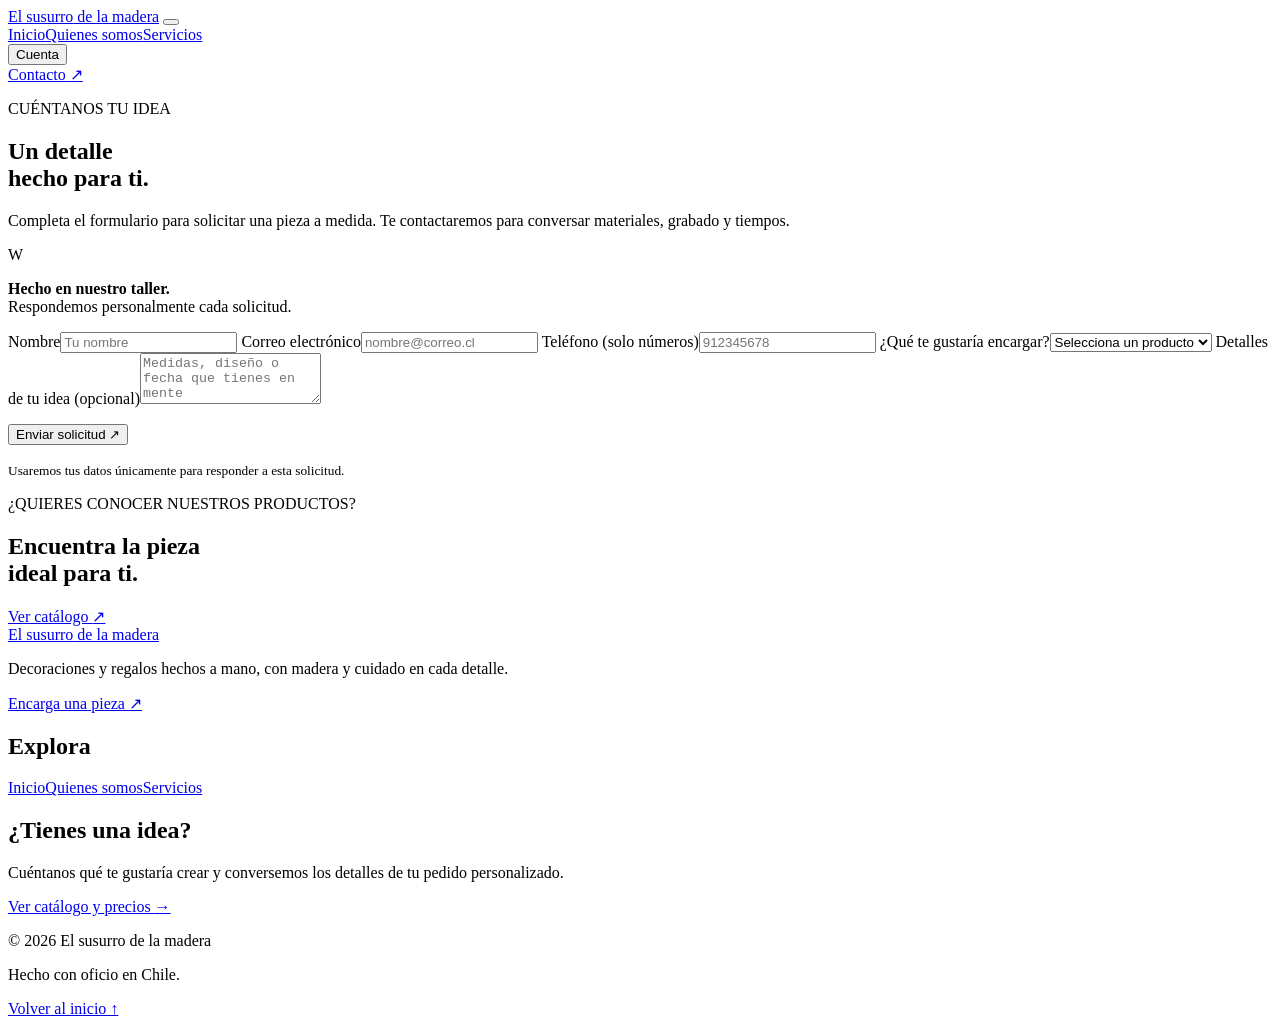
==== contacto.html @ fd540b77 "Add files via upload" ====
<!DOCTYPE html>
<html lang="es">
<head>
    <meta charset="UTF-8">
    <meta name="viewport" content="width=device-width, initial-scale=1.0">
    <meta name="author" content="Equipo El susurro de la madera">
    <meta name="description" content="Contacta a El susurro de la madera para encargar regalos, cajas y decoraciones de madera personalizadas.">
    <meta name="keywords" content="decoraciones de madera, cajas de madera personalizadas, llaveros grabados, artesanía en madera chile">
    <title>Pedidos y contacto | El susurro de la madera</title>
    <link rel="icon" type="image/png" sizes="256x256" href="./Image/Logo-redondeado.png?v=2">
    <link rel="stylesheet" href="CSS/style.css">
    <script src="JS/scripts.js" defer></script>
</head>
<body data-page="contact">
    <header class="site-header">
        <a class="brand" href="index.html" aria-label="El susurro de la madera, inicio"><img class="brand-mark" src="Image/Logo.png" alt="" aria-hidden="true"><span>El susurro<span class="brand-light"> de la madera</span></span></a>
        <button class="menu-toggle" type="button" aria-label="Abrir menú" aria-expanded="false" aria-controls="site-nav"><span></span><span></span></button>
        <nav class="site-nav" id="site-nav" aria-label="Navegación principal"><a class="nav-link" href="index.html">Inicio</a><a class="nav-link" href="nosotros.html">Quienes somos</a><a class="nav-link" href="servicios.html">Servicios</a><div class="nav-login-wrap"><button class="nav-link nav-login-toggle" id="account-menu-toggle" type="button" aria-expanded="false" aria-controls="account-menu">Cuenta</button><div class="account-menu" id="account-menu" hidden>        <p class="account-menu-status" id="account-menu-status" role="status">No has iniciado sesión.</p><div class="account-menu-cart" id="account-menu-cart" hidden><p class="account-menu-user" id="account-menu-user"></p><h2>Carrito</h2><ul id="account-menu-items"></ul><p class="account-menu-empty" id="account-menu-empty">No tienes productos en el carrito.</p><p class="account-menu-total"><span>Total</span><strong id="account-menu-total"></strong></p></div><a class="account-menu-action" id="account-menu-login" href="login.html">Iniciar sesión</a><button class="account-menu-action" id="account-menu-logout" type="button" hidden>Cerrar sesión</button></div></div><a class="nav-contact active" href="contacto.html" aria-current="page">Contacto <span aria-hidden="true">↗</span></a></nav>
    </header>
    <main>
        <section class="contact-layout page-wrap">
            <div class="contact-copy"><p class="eyebrow"><span class="eyebrow-dot"></span> CUÉNTANOS TU IDEA</p><h1>Un detalle<br><span>hecho para ti.</span></h1><p>Completa el formulario para solicitar una pieza a medida. Te contactaremos para conversar materiales, grabado y tiempos.</p><div class="contact-aside"><span class="aside-mark">W</span><p><strong>Hecho en nuestro taller.</strong><br>Respondemos personalmente cada solicitud.</p></div></div>
        </section>
        <section class="admin-section page-wrap" id="admin-section">
            <form class="contact-form" id="contact-form" novalidate>
                <label for="name">Nombre</label><input id="name" name="name" type="text" autocomplete="name" placeholder="Tu nombre" required>
                <label for="email">Correo electrónico</label><input id="email" name="email" type="email" autocomplete="email" placeholder="nombre@correo.cl" required>
                <label for="phone">Teléfono <span>(solo números)</span></label><input id="phone" name="phone" type="tel" inputmode="numeric" autocomplete="tel" placeholder="912345678" required>
                <label for="goal">¿Qué te gustaría encargar?</label><select id="goal" name="goal" required><option value="" disabled selected>Selecciona un producto</option><option>Caja de recuerdos</option><option>Llavero grabado</option><option>Portavasos de oja</option><option>Adorno de mariquitas</option><option>Otro proyecto</option></select>
                <label for="message">Detalles de tu idea <span>(opcional)</span></label><textarea id="message" name="message" rows="3" placeholder="Medidas, diseño o fecha que tienes en mente"></textarea>
                <p class="form-error" id="form-error" role="alert" aria-live="assertive"></p>
                <button class="button button-dark form-submit" type="submit">Enviar solicitud <span aria-hidden="true">↗</span></button>
                <p class="form-feedback" id="form-feedback" role="status" aria-live="polite"></p>
                <small class="privacy-note">Usaremos tus datos únicamente para responder a esta solicitud.</small>
            </form>
            <section class="admin-panel" id="admin-panel" hidden>
                <div class="admin-heading"><div><p class="eyebrow">GESTIÓN DEL TALLER</p><h2>Pedidos y solicitudes</h2></div><button class="button button-outline" id="admin-logout" type="button">Cerrar sesión</button></div>
                <div class="table-scroll"><table class="orders-table"><thead><tr><th>Fecha</th><th>Cliente</th><th>Detalle</th><th>Total</th><th>Estado</th><th>Acción</th></tr></thead><tbody id="orders-body"></tbody></table></div>
                <p class="admin-empty" id="admin-empty">Todavía no hay pedidos guardados.</p>
                <section class="admin-users" aria-labelledby="admin-users-title">
                    <h2 id="admin-users-title">Usuarios registrados</h2>
                    <div class="table-scroll"><table class="orders-table"><thead><tr><th>Nombre</th><th>Usuario</th><th>Correo electrónico</th><th>Acción</th></tr></thead><tbody id="users-body"></tbody></table></div>
                    <p class="admin-empty" id="users-empty">Todavía no hay usuarios registrados.</p>
                    <form class="admin-message-form" id="admin-message-form">
                        <h3>Enviar notificación</h3>
                        <label for="admin-message-recipient">Destinatario</label>
                        <select id="admin-message-recipient" name="recipient" required>
                            <option value="all">Todos los usuarios</option>
                        </select>
                        <label for="admin-message-type">Tipo de mensaje</label>
                        <select id="admin-message-type" name="type" required>
                            <option value="admin">Mensaje del administrador</option>
                            <option value="promotion">Promoción</option>
                        </select>
                        <label for="admin-message-content">Mensaje</label>
                        <textarea id="admin-message-content" name="message" rows="3" maxlength="500" required placeholder="Escribe el mensaje que aparecerá en la bandeja del usuario"></textarea>
                        <button class="button button-dark" type="submit">Enviar notificación</button>
                        <p class="form-feedback" id="admin-message-feedback" role="status" aria-live="polite"></p>
                    </form>
                </section>
            </section>
        </section>
        <section class="callout-band"><div class="page-wrap callout-inner"><div><p class="eyebrow">¿QUIERES CONOCER NUESTROS PRODUCTOS?</p><h2>Encuentra la pieza<br>ideal para ti.</h2></div><a class="button button-light" href="servicios.html">Ver catálogo <span aria-hidden="true">↗</span></a></div></section>
    </main>
    <footer class="site-footer">
        <div class="footer-main page-wrap">
            <div class="footer-brand-block"><a class="brand brand-footer" href="index.html" aria-label="El susurro de la madera, inicio"><img class="brand-mark" src="Image/Logo.png" alt="" aria-hidden="true"><span>El susurro<span class="brand-light"> de la madera</span></span></a><p>Decoraciones y regalos hechos a mano, con madera y cuidado en cada detalle.</p><a class="footer-cta" href="contacto.html">Encarga una pieza <span aria-hidden="true">↗</span></a></div>
            <nav class="footer-links" aria-label="Enlaces del pie de página"><h2>Explora</h2><a href="index.html">Inicio</a><a href="nosotros.html">Quienes somos</a><a href="servicios.html">Servicios</a></nav>
            <div class="footer-invite"><h2>¿Tienes una idea?</h2><p>Cuéntanos qué te gustaría crear y conversemos los detalles de tu pedido personalizado.</p><a href="servicios.html">Ver catálogo y precios <span aria-hidden="true">→</span></a></div>
        </div>
        <div class="footer-bottom"><div class="page-wrap"><p>© 2026 El susurro de la madera</p><p>Hecho con oficio en Chile.</p><a href="index.html">Volver al inicio ↑</a></div></div>
    </footer>
</body>
</html>
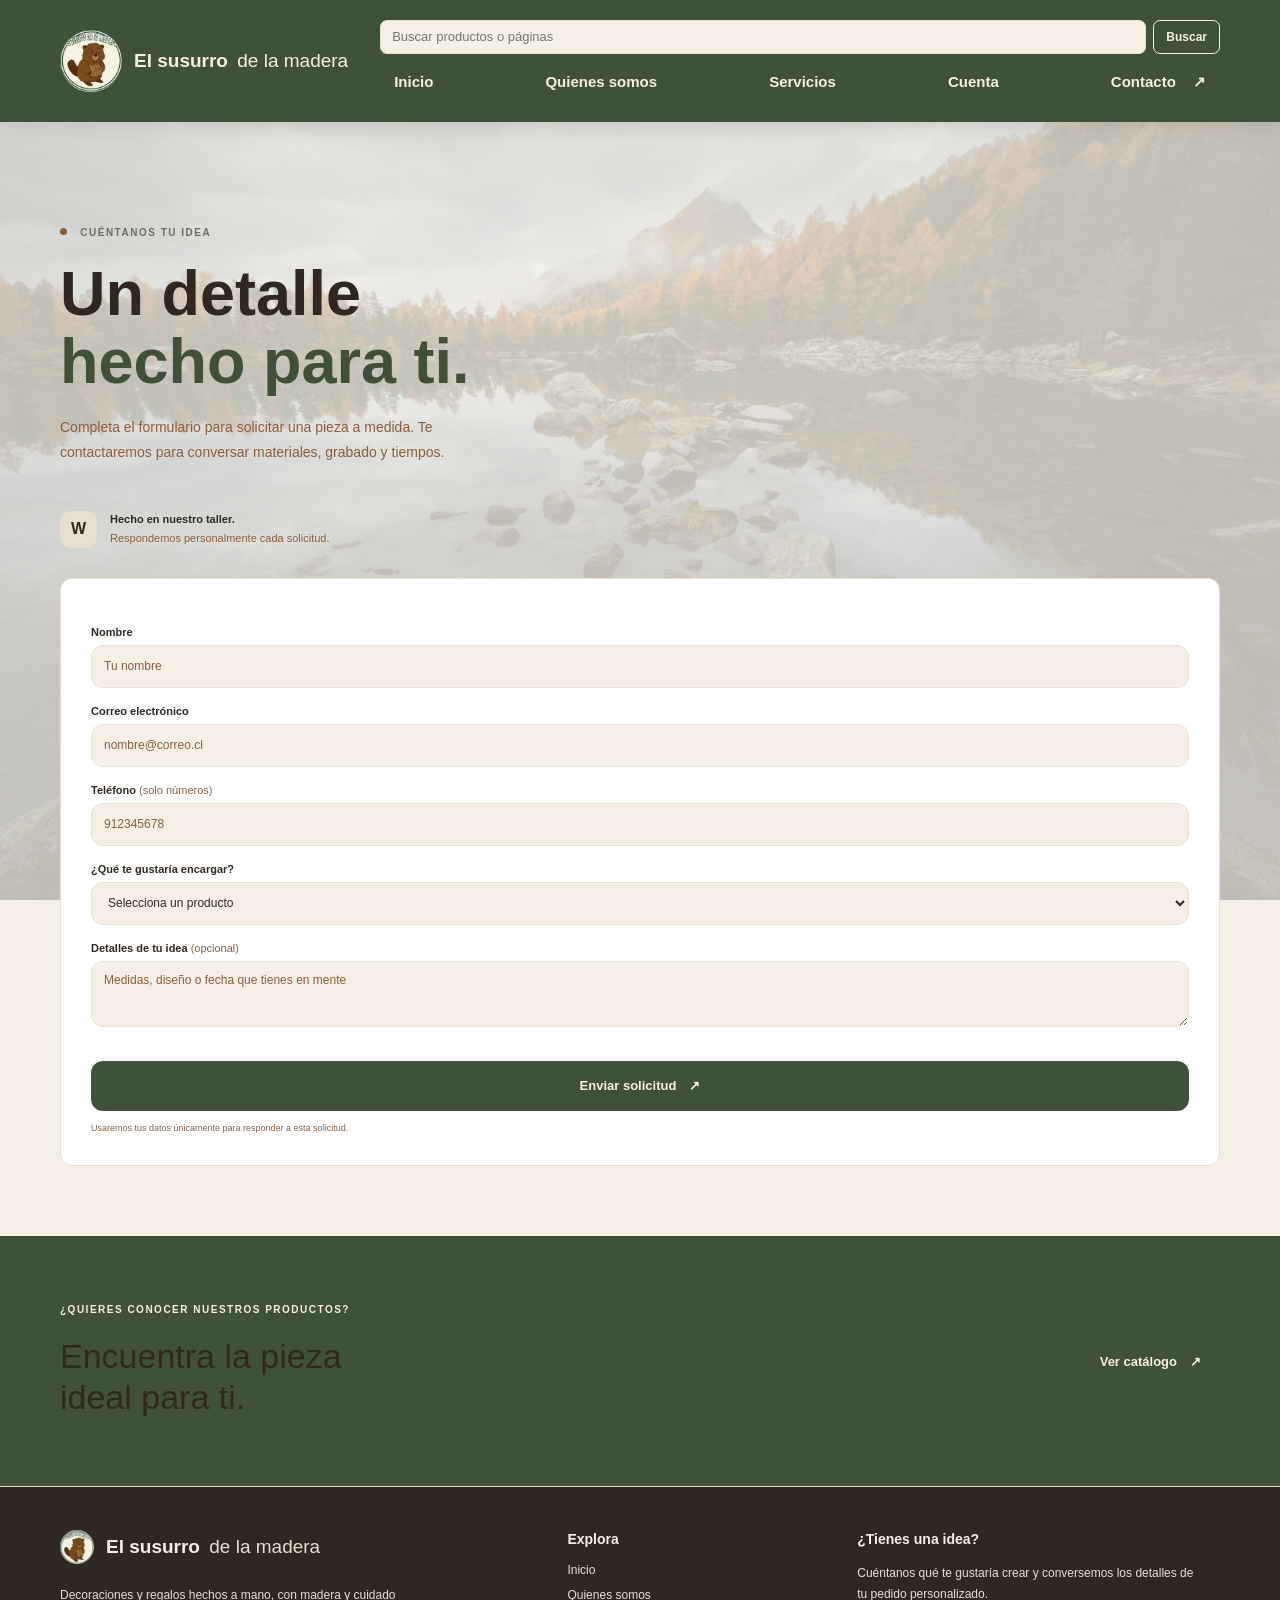
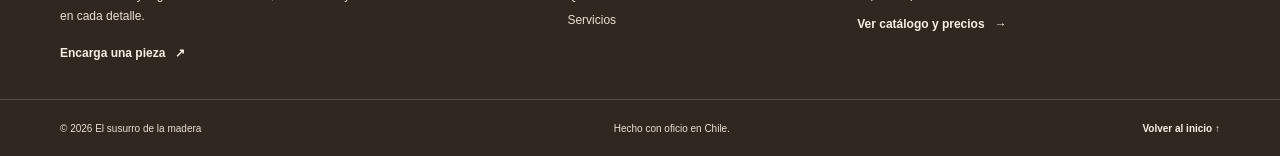
==== commit e1d1fd16: "Primer commit: qlq mundo" ====
--- a/contacto.html
+++ b/contacto.html
@@ -1,74 +1,74 @@
-<!DOCTYPE html>
-<html lang="es">
-<head>
-    <meta charset="UTF-8">
-    <meta name="viewport" content="width=device-width, initial-scale=1.0">
-    <meta name="author" content="Equipo El susurro de la madera">
-    <meta name="description" content="Contacta a El susurro de la madera para encargar regalos, cajas y decoraciones de madera personalizadas.">
-    <meta name="keywords" content="decoraciones de madera, cajas de madera personalizadas, llaveros grabados, artesanía en madera chile">
-    <title>Pedidos y contacto | El susurro de la madera</title>
-    <link rel="icon" type="image/png" sizes="256x256" href="./Image/Logo-redondeado.png?v=2">
-    <link rel="stylesheet" href="CSS/style.css">
-    <script src="JS/scripts.js" defer></script>
-</head>
-<body data-page="contact">
-    <header class="site-header">
-        <a class="brand" href="index.html" aria-label="El susurro de la madera, inicio"><img class="brand-mark" src="Image/Logo.png" alt="" aria-hidden="true"><span>El susurro<span class="brand-light"> de la madera</span></span></a>
-        <button class="menu-toggle" type="button" aria-label="Abrir menú" aria-expanded="false" aria-controls="site-nav"><span></span><span></span></button>
-        <nav class="site-nav" id="site-nav" aria-label="Navegación principal"><a class="nav-link" href="index.html">Inicio</a><a class="nav-link" href="nosotros.html">Quienes somos</a><a class="nav-link" href="servicios.html">Servicios</a><div class="nav-login-wrap"><button class="nav-link nav-login-toggle" id="account-menu-toggle" type="button" aria-expanded="false" aria-controls="account-menu">Cuenta</button><div class="account-menu" id="account-menu" hidden>        <p class="account-menu-status" id="account-menu-status" role="status">No has iniciado sesión.</p><div class="account-menu-cart" id="account-menu-cart" hidden><p class="account-menu-user" id="account-menu-user"></p><h2>Carrito</h2><ul id="account-menu-items"></ul><p class="account-menu-empty" id="account-menu-empty">No tienes productos en el carrito.</p><p class="account-menu-total"><span>Total</span><strong id="account-menu-total"></strong></p></div><a class="account-menu-action" id="account-menu-login" href="login.html">Iniciar sesión</a><button class="account-menu-action" id="account-menu-logout" type="button" hidden>Cerrar sesión</button></div></div><a class="nav-contact active" href="contacto.html" aria-current="page">Contacto <span aria-hidden="true">↗</span></a></nav>
-    </header>
-    <main>
-        <section class="contact-layout page-wrap">
-            <div class="contact-copy"><p class="eyebrow"><span class="eyebrow-dot"></span> CUÉNTANOS TU IDEA</p><h1>Un detalle<br><span>hecho para ti.</span></h1><p>Completa el formulario para solicitar una pieza a medida. Te contactaremos para conversar materiales, grabado y tiempos.</p><div class="contact-aside"><span class="aside-mark">W</span><p><strong>Hecho en nuestro taller.</strong><br>Respondemos personalmente cada solicitud.</p></div></div>
-        </section>
-        <section class="admin-section page-wrap" id="admin-section">
-            <form class="contact-form" id="contact-form" novalidate>
-                <label for="name">Nombre</label><input id="name" name="name" type="text" autocomplete="name" placeholder="Tu nombre" required>
-                <label for="email">Correo electrónico</label><input id="email" name="email" type="email" autocomplete="email" placeholder="nombre@correo.cl" required>
-                <label for="phone">Teléfono <span>(solo números)</span></label><input id="phone" name="phone" type="tel" inputmode="numeric" autocomplete="tel" placeholder="912345678" required>
-                <label for="goal">¿Qué te gustaría encargar?</label><select id="goal" name="goal" required><option value="" disabled selected>Selecciona un producto</option><option>Caja de recuerdos</option><option>Llavero grabado</option><option>Portavasos de oja</option><option>Adorno de mariquitas</option><option>Otro proyecto</option></select>
-                <label for="message">Detalles de tu idea <span>(opcional)</span></label><textarea id="message" name="message" rows="3" placeholder="Medidas, diseño o fecha que tienes en mente"></textarea>
-                <p class="form-error" id="form-error" role="alert" aria-live="assertive"></p>
-                <button class="button button-dark form-submit" type="submit">Enviar solicitud <span aria-hidden="true">↗</span></button>
-                <p class="form-feedback" id="form-feedback" role="status" aria-live="polite"></p>
-                <small class="privacy-note">Usaremos tus datos únicamente para responder a esta solicitud.</small>
-            </form>
-            <section class="admin-panel" id="admin-panel" hidden>
-                <div class="admin-heading"><div><p class="eyebrow">GESTIÓN DEL TALLER</p><h2>Pedidos y solicitudes</h2></div><button class="button button-outline" id="admin-logout" type="button">Cerrar sesión</button></div>
-                <div class="table-scroll"><table class="orders-table"><thead><tr><th>Fecha</th><th>Cliente</th><th>Detalle</th><th>Total</th><th>Estado</th><th>Acción</th></tr></thead><tbody id="orders-body"></tbody></table></div>
-                <p class="admin-empty" id="admin-empty">Todavía no hay pedidos guardados.</p>
-                <section class="admin-users" aria-labelledby="admin-users-title">
-                    <h2 id="admin-users-title">Usuarios registrados</h2>
-                    <div class="table-scroll"><table class="orders-table"><thead><tr><th>Nombre</th><th>Usuario</th><th>Correo electrónico</th><th>Acción</th></tr></thead><tbody id="users-body"></tbody></table></div>
-                    <p class="admin-empty" id="users-empty">Todavía no hay usuarios registrados.</p>
-                    <form class="admin-message-form" id="admin-message-form">
-                        <h3>Enviar notificación</h3>
-                        <label for="admin-message-recipient">Destinatario</label>
-                        <select id="admin-message-recipient" name="recipient" required>
-                            <option value="all">Todos los usuarios</option>
-                        </select>
-                        <label for="admin-message-type">Tipo de mensaje</label>
-                        <select id="admin-message-type" name="type" required>
-                            <option value="admin">Mensaje del administrador</option>
-                            <option value="promotion">Promoción</option>
-                        </select>
-                        <label for="admin-message-content">Mensaje</label>
-                        <textarea id="admin-message-content" name="message" rows="3" maxlength="500" required placeholder="Escribe el mensaje que aparecerá en la bandeja del usuario"></textarea>
-                        <button class="button button-dark" type="submit">Enviar notificación</button>
-                        <p class="form-feedback" id="admin-message-feedback" role="status" aria-live="polite"></p>
-                    </form>
-                </section>
-            </section>
-        </section>
-        <section class="callout-band"><div class="page-wrap callout-inner"><div><p class="eyebrow">¿QUIERES CONOCER NUESTROS PRODUCTOS?</p><h2>Encuentra la pieza<br>ideal para ti.</h2></div><a class="button button-light" href="servicios.html">Ver catálogo <span aria-hidden="true">↗</span></a></div></section>
-    </main>
-    <footer class="site-footer">
-        <div class="footer-main page-wrap">
-            <div class="footer-brand-block"><a class="brand brand-footer" href="index.html" aria-label="El susurro de la madera, inicio"><img class="brand-mark" src="Image/Logo.png" alt="" aria-hidden="true"><span>El susurro<span class="brand-light"> de la madera</span></span></a><p>Decoraciones y regalos hechos a mano, con madera y cuidado en cada detalle.</p><a class="footer-cta" href="contacto.html">Encarga una pieza <span aria-hidden="true">↗</span></a></div>
-            <nav class="footer-links" aria-label="Enlaces del pie de página"><h2>Explora</h2><a href="index.html">Inicio</a><a href="nosotros.html">Quienes somos</a><a href="servicios.html">Servicios</a></nav>
-            <div class="footer-invite"><h2>¿Tienes una idea?</h2><p>Cuéntanos qué te gustaría crear y conversemos los detalles de tu pedido personalizado.</p><a href="servicios.html">Ver catálogo y precios <span aria-hidden="true">→</span></a></div>
-        </div>
-        <div class="footer-bottom"><div class="page-wrap"><p>© 2026 El susurro de la madera</p><p>Hecho con oficio en Chile.</p><a href="index.html">Volver al inicio ↑</a></div></div>
-    </footer>
-</body>
+<!DOCTYPE html>
+<html lang="es">
+<head>
+    <meta charset="UTF-8">
+    <meta name="viewport" content="width=device-width, initial-scale=1.0">
+    <meta name="author" content="Equipo El susurro de la madera">
+    <meta name="description" content="Contacta a El susurro de la madera para encargar regalos, cajas y decoraciones de madera personalizadas.">
+    <meta name="keywords" content="decoraciones de madera, cajas de madera personalizadas, llaveros grabados, artesanía en madera chile">
+    <title>Pedidos y contacto | El susurro de la madera</title>
+    <link rel="icon" type="image/png" sizes="256x256" href="./Image/Logo-redondeado.png?v=2">
+    <link rel="stylesheet" href="CSS/style.css">
+    <script src="JS/scripts.js" defer></script>
+</head>
+<body data-page="contact">
+    <header class="site-header">
+        <a class="brand" href="index.html" aria-label="El susurro de la madera, inicio"><img class="brand-mark" src="Image/Logo.png" alt="" aria-hidden="true"><span>El susurro<span class="brand-light"> de la madera</span></span></a>
+        <button class="menu-toggle" type="button" aria-label="Abrir menú" aria-expanded="false" aria-controls="site-nav"><span></span><span></span></button>
+        <nav class="site-nav" id="site-nav" aria-label="Navegación principal"><a class="nav-link" href="index.html">Inicio</a><a class="nav-link" href="nosotros.html">Quienes somos</a><a class="nav-link" href="servicios.html">Servicios</a><div class="nav-login-wrap"><button class="nav-link nav-login-toggle" id="account-menu-toggle" type="button" aria-expanded="false" aria-controls="account-menu">Cuenta</button><div class="account-menu" id="account-menu" hidden>        <p class="account-menu-status" id="account-menu-status" role="status">No has iniciado sesión.</p><div class="account-menu-cart" id="account-menu-cart" hidden><p class="account-menu-user" id="account-menu-user"></p><h2>Carrito</h2><ul id="account-menu-items"></ul><p class="account-menu-empty" id="account-menu-empty">No tienes productos en el carrito.</p><p class="account-menu-total"><span>Total</span><strong id="account-menu-total"></strong></p></div><a class="account-menu-action" id="account-menu-login" href="login.html">Iniciar sesión</a><button class="account-menu-action" id="account-menu-logout" type="button" hidden>Cerrar sesión</button></div></div><a class="nav-contact active" href="contacto.html" aria-current="page">Contacto <span aria-hidden="true">↗</span></a></nav>
+    </header>
+    <main>
+        <section class="contact-layout page-wrap">
+            <div class="contact-copy"><p class="eyebrow"><span class="eyebrow-dot"></span> CUÉNTANOS TU IDEA</p><h1>Un detalle<br><span>hecho para ti.</span></h1><p>Completa el formulario para solicitar una pieza a medida. Te contactaremos para conversar materiales, grabado y tiempos.</p><div class="contact-aside"><span class="aside-mark">W</span><p><strong>Hecho en nuestro taller.</strong><br>Respondemos personalmente cada solicitud.</p></div></div>
+        </section>
+        <section class="admin-section page-wrap" id="admin-section">
+            <form class="contact-form" id="contact-form" novalidate>
+                <label for="name">Nombre</label><input id="name" name="name" type="text" autocomplete="name" placeholder="Tu nombre" required>
+                <label for="email">Correo electrónico</label><input id="email" name="email" type="email" autocomplete="email" placeholder="nombre@correo.cl" required>
+                <label for="phone">Teléfono <span>(solo números)</span></label><input id="phone" name="phone" type="tel" inputmode="numeric" autocomplete="tel" placeholder="912345678" required>
+                <label for="goal">¿Qué te gustaría encargar?</label><select id="goal" name="goal" required><option value="" disabled selected>Selecciona un producto</option><option>Caja de recuerdos</option><option>Llavero grabado</option><option>Portavasos de oja</option><option>Adorno de mariquitas</option><option>Otro proyecto</option></select>
+                <label for="message">Detalles de tu idea <span>(opcional)</span></label><textarea id="message" name="message" rows="3" placeholder="Medidas, diseño o fecha que tienes en mente"></textarea>
+                <p class="form-error" id="form-error" role="alert" aria-live="assertive"></p>
+                <button class="button button-dark form-submit" type="submit">Enviar solicitud <span aria-hidden="true">↗</span></button>
+                <p class="form-feedback" id="form-feedback" role="status" aria-live="polite"></p>
+                <small class="privacy-note">Usaremos tus datos únicamente para responder a esta solicitud.</small>
+            </form>
+            <section class="admin-panel" id="admin-panel" hidden>
+                <div class="admin-heading"><div><p class="eyebrow">GESTIÓN DEL TALLER</p><h2>Pedidos y solicitudes</h2></div><button class="button button-outline" id="admin-logout" type="button">Cerrar sesión</button></div>
+                <div class="table-scroll"><table class="orders-table"><thead><tr><th>Fecha</th><th>Cliente</th><th>Detalle</th><th>Total</th><th>Estado</th><th>Acción</th></tr></thead><tbody id="orders-body"></tbody></table></div>
+                <p class="admin-empty" id="admin-empty">Todavía no hay pedidos guardados.</p>
+                <section class="admin-users" aria-labelledby="admin-users-title">
+                    <h2 id="admin-users-title">Usuarios registrados</h2>
+                    <div class="table-scroll"><table class="orders-table"><thead><tr><th>Nombre</th><th>Usuario</th><th>Correo electrónico</th><th>Acción</th></tr></thead><tbody id="users-body"></tbody></table></div>
+                    <p class="admin-empty" id="users-empty">Todavía no hay usuarios registrados.</p>
+                    <form class="admin-message-form" id="admin-message-form">
+                        <h3>Enviar notificación</h3>
+                        <label for="admin-message-recipient">Destinatario</label>
+                        <select id="admin-message-recipient" name="recipient" required>
+                            <option value="all">Todos los usuarios</option>
+                        </select>
+                        <label for="admin-message-type">Tipo de mensaje</label>
+                        <select id="admin-message-type" name="type" required>
+                            <option value="admin">Mensaje del administrador</option>
+                            <option value="promotion">Promoción</option>
+                        </select>
+                        <label for="admin-message-content">Mensaje</label>
+                        <textarea id="admin-message-content" name="message" rows="3" maxlength="500" required placeholder="Escribe el mensaje que aparecerá en la bandeja del usuario"></textarea>
+                        <button class="button button-dark" type="submit">Enviar notificación</button>
+                        <p class="form-feedback" id="admin-message-feedback" role="status" aria-live="polite"></p>
+                    </form>
+                </section>
+            </section>
+        </section>
+        <section class="callout-band"><div class="page-wrap callout-inner"><div><p class="eyebrow">¿QUIERES CONOCER NUESTROS PRODUCTOS?</p><h2>Encuentra la pieza<br>ideal para ti.</h2></div><a class="button button-light" href="servicios.html">Ver catálogo <span aria-hidden="true">↗</span></a></div></section>
+    </main>
+    <footer class="site-footer">
+        <div class="footer-main page-wrap">
+            <div class="footer-brand-block"><a class="brand brand-footer" href="index.html" aria-label="El susurro de la madera, inicio"><img class="brand-mark" src="Image/Logo.png" alt="" aria-hidden="true"><span>El susurro<span class="brand-light"> de la madera</span></span></a><p>Decoraciones y regalos hechos a mano, con madera y cuidado en cada detalle.</p><a class="footer-cta" href="contacto.html">Encarga una pieza <span aria-hidden="true">↗</span></a></div>
+            <nav class="footer-links" aria-label="Enlaces del pie de página"><h2>Explora</h2><a href="index.html">Inicio</a><a href="nosotros.html">Quienes somos</a><a href="servicios.html">Servicios</a></nav>
+            <div class="footer-invite"><h2>¿Tienes una idea?</h2><p>Cuéntanos qué te gustaría crear y conversemos los detalles de tu pedido personalizado.</p><a href="servicios.html">Ver catálogo y precios <span aria-hidden="true">→</span></a></div>
+        </div>
+        <div class="footer-bottom"><div class="page-wrap"><p>© 2026 El susurro de la madera</p><p>Hecho con oficio en Chile.</p><a href="index.html">Volver al inicio ↑</a></div></div>
+    </footer>
+</body>
 </html>
--- a/CSS/style.css
+++ b/CSS/style.css
@@ -0,0 +1,684 @@
+:root {
+    color-scheme: light;
+    --ink: #302820;
+    --muted: #8b5e3c;
+    --paper: #f5efe6;
+    --white: #fff;
+    --green: #e8dfd1;
+    --green-dark: #3f5138;
+    --coral: #8b5e3c;
+    --line: #e8dfd1;
+    --font-body: "Segoe UI", sans-serif;
+    --font-display: "Segoe UI", sans-serif;
+}
+
+* { box-sizing: border-box; }
+html { scroll-behavior: smooth; }
+body { margin: 0; background: var(--paper); color: var(--ink); font-family: var(--font-body); -webkit-font-smoothing: antialiased; }
+a { color: inherit; text-decoration: none; }
+button, input, select, textarea { font: inherit; }
+.page-wrap { width: min(1160px, calc(100% - 120px)); margin-inline: auto; }
+.site-header { min-height: 122px; padding: 12px max(48px, calc((100vw - 1160px) / 2)); display: grid; grid-template-columns: auto minmax(0, 1fr); align-items: center; gap: 32px; background: var(--white); border-bottom: 1px solid var(--line); box-shadow: 0 4px 18px rgba(53, 39, 31, .08); position: sticky; top: 0; z-index: 5; }
+.brand { display: inline-flex; align-items: center; gap: 12px; font-family: var(--font-display); font-size: 19px; font-weight: 800; letter-spacing: 0; }
+.brand-mark { width: 62px; height: 62px; display: block; flex: 0 0 auto; border-radius: 50%; object-fit: cover; }
+.brand-light { margin-left: 4px; font-weight: 500; }
+.site-nav { width: 100%; display: flex; flex-direction: column; align-items: flex-end; gap: 8px; }
+.site-nav-links { width: 100%; display: flex; align-items: center; justify-content: space-between; gap: 20px; }
+.site-nav-search { position: relative; width: 100%; display: flex; align-items: center; gap: 7px; }
+.site-nav-search-input { min-width: 0; width: 100%; height: 34px; padding: 6px 11px; border: 1px solid var(--line); border-radius: 7px; background: var(--paper); color: var(--ink); font-size: 13px; }
+.site-nav-search-input:focus-visible { outline: 2px solid var(--green-dark); outline-offset: 2px; }
+.site-nav-search-button { min-height: 34px; padding: 0 12px; border: 0; border-radius: 7px; background: var(--ink); color: var(--white); cursor: pointer; font-size: 12px; font-weight: 700; }
+.site-nav-search-button:hover { background: var(--green-dark); }
+.site-nav-notifications-toggle { position: relative; display: grid; place-items: center; flex: 0 0 36px; width: 36px; height: 34px; padding: 0; border: 1px solid var(--line); border-radius: 7px; background: var(--paper); color: var(--ink); cursor: pointer; }
+.site-nav-notifications-toggle:hover { border-color: var(--green-dark); color: var(--green-dark); }
+.site-nav-notifications-toggle:focus-visible { outline: 2px solid var(--green-dark); outline-offset: 2px; }
+.site-nav-notifications { position: absolute; z-index: 21; top: calc(100% + 6px); right: 0; width: min(360px, calc(100vw - 32px)); padding: 15px; border: 1px solid var(--line); border-radius: 10px; background: var(--white); box-shadow: 0 12px 28px rgba(53, 39, 31, .16); }
+.site-nav-notifications h2 { margin: 0 0 10px; font-size: 15px; }
+.site-nav-notifications .account-menu-notifications { max-height: 270px; }
+.site-nav-notifications .account-menu-notifications li { background: var(--paper); }
+.site-nav-search-suggestions { position: absolute; z-index: 20; top: calc(100% + 6px); left: 0; right: 0; max-height: 270px; overflow-y: auto; padding: 7px; border: 1px solid var(--line); border-radius: 9px; background: var(--white); box-shadow: 0 12px 28px rgba(53, 39, 31, .16); }
+.site-nav-search-heading { padding: 5px 8px 7px; margin: 0; color: var(--muted); font-size: 10px; font-weight: 800; letter-spacing: .8px; text-transform: uppercase; }
+.site-nav-search-option { width: 100%; display: block; padding: 9px 8px; border: 0; border-radius: 6px; background: transparent; color: var(--ink); cursor: pointer; font-size: 13px; text-align: left; }
+.site-nav-search-option:hover, .site-nav-search-option:focus-visible { outline: none; background: var(--paper); color: var(--green-dark); }
+.site-nav-search-empty { padding: 7px 8px; margin: 0; color: var(--muted); font-size: 12px; }
+.site-nav-search-feedback { margin: 0; color: var(--muted); font-size: 12px; }
+.nav-link { color: #65726d; font-size: 15px; font-weight: 600; transition: color .2s ease; }
+.nav-link:hover, .nav-link.active { color: var(--ink); }
+.nav-login-toggle { padding: 0; border: 0; background: transparent; cursor: pointer; }
+.nav-login-wrap { position: relative; }
+.account-menu { position: absolute; z-index: 8; top: calc(100% + 12px); right: 0; width: min(340px, calc(100vw - 32px)); padding: 17px; border: 1px solid var(--line); border-radius: 12px; background: var(--white); box-shadow: 0 12px 28px rgba(53, 39, 31, .14); }
+.account-menu-status { margin: 0 0 12px; color: var(--muted); font-size: 12px; line-height: 1.5; }
+.account-menu-cart { padding-top: 12px; margin-bottom: 14px; border-top: 1px solid var(--line); }
+.account-menu-user-header { display: flex; align-items: flex-start; justify-content: space-between; gap: 12px; }
+.account-menu-user { margin: 0 0 3px; font-size: 12px; font-weight: 800; letter-spacing: 1px; }
+.account-menu-email { margin: 0 0 16px; padding-right: 42px; color: var(--muted); font-size: 11px; overflow-wrap: anywhere; }
+.account-menu-notifications-toggle { position: relative; display: grid; place-items: center; flex: 0 0 34px; width: 34px; height: 34px; margin: -6px -6px 0 0; padding: 0; border: 1px solid var(--line); border-radius: 50%; background: var(--paper); color: var(--ink); cursor: pointer; }
+.account-menu-notifications-toggle:hover { border-color: var(--green-dark); color: var(--green-dark); }
+.account-menu-notifications-toggle:focus-visible { outline: 2px solid var(--green-dark); outline-offset: 2px; }
+.account-menu-bell { width: 18px; height: 18px; fill: none; stroke: currentColor; stroke-width: 1.8; stroke-linecap: round; stroke-linejoin: round; }
+.account-menu-notification-count { position: absolute; top: -5px; right: -5px; min-width: 17px; height: 17px; padding: 0 4px; border: 2px solid var(--white); border-radius: 10px; background: var(--coral); color: var(--white); font-size: 9px; font-weight: 800; line-height: 13px; text-align: center; }
+.account-menu-cart h2 { margin: 0 0 8px; font-size: 14px; }
+.account-menu-cart ul { display: grid; gap: 5px; padding-left: 18px; margin: 0 0 10px; color: var(--muted); font-size: 12px; }
+#account-menu-items { padding: 0; list-style: none; }
+.account-menu-cart-item { display: flex; align-items: center; justify-content: space-between; gap: 8px; }
+.account-menu-cart-item > span { min-width: 0; overflow-wrap: anywhere; font-size: 14px; font-weight: 600; }
+.account-menu-cart-item-actions { display: flex; flex: 0 0 auto; gap: 5px; }
+.account-menu-cart-item-actions button { min-height: 30px; padding: 5px 9px; border: 1px solid #a94f3a; border-radius: 6px; background: #b95740; color: var(--white); cursor: pointer; font-size: 11px; font-weight: 700; }
+.account-menu-cart-item-actions button:hover { border-color: #853b2b; background: #963f2d; }
+.account-menu-cart-item-actions button:focus-visible { outline: 2px solid var(--ink); outline-offset: 2px; }
+.account-menu-empty { margin: 0 0 10px; color: var(--muted); font-size: 12px; }
+.account-menu-inbox { padding: 11px; margin: 0 0 13px; border: 1px solid var(--line); border-radius: 9px; background: var(--paper); }
+.account-menu-inbox h2 { margin: 0 0 8px; font-size: 14px; }
+.account-menu-notifications { max-height: 180px; overflow-y: auto; padding: 0; margin: 0; list-style: none; }
+.account-menu-notifications li { padding: 9px 10px; border: 1px solid var(--line); border-radius: 8px; background: var(--paper); }
+.account-menu-notifications li + li { margin-top: 7px; }
+.account-menu-notifications strong { display: block; margin-bottom: 4px; font-size: 11px; }
+.account-menu-notifications p, .account-menu-empty-inbox { margin: 0; color: var(--muted); font-size: 11px; line-height: 1.45; overflow-wrap: anywhere; }
+.account-menu-total { display: flex; justify-content: space-between; padding-top: 9px; margin: 0; border-top: 1px solid var(--line); font-size: 12px; }
+.account-menu-total strong { color: var(--ink); }
+.account-menu-action { display: inline-block; padding: 9px 12px; border: 0; border-radius: 8px; background: var(--green-dark); color: var(--white); cursor: pointer; font-size: 11px; font-weight: 700; }
+.account-menu-action:hover { background: var(--ink); color: var(--white); }
+.nav-contact { padding: 13px 20px; background: var(--ink); color: white; font-size: 15px; font-weight: 600; transition: background .2s ease; }
+.nav-contact:hover, .button-dark:hover { background: #355847; }
+.nav-contact span, .button span { margin-left: 13px; }
+.menu-toggle { display: none; }
+.home-hero { min-height: 520px; display: grid; grid-template-columns: 1fr; align-items: center; padding: 72px 56px; border-radius: 16px; background: linear-gradient(90deg, rgba(245, 239, 230, .97) 0%, rgba(245, 239, 230, .88) 45%, rgba(245, 239, 230, .2) 100%), url("../Image/Porta vasos de oja.avif") center / cover no-repeat; }
+.hero-copy { padding-block: 15px; }
+.eyebrow { margin: 0 0 21px; color: #63736b; font-size: 10px; font-weight: 700; letter-spacing: 1.5px; }
+.eyebrow-dot { display: inline-block; width: 7px; height: 7px; margin-right: 9px; border-radius: 50%; background: var(--coral); vertical-align: 1px; }
+h1, h2, p { margin-top: 0; }
+h1, h2 { font-family: var(--font-display); }
+.hero-copy h1, .page-heading h1, .about-hero h1, .contact-copy h1 { margin: 0; font-size: clamp(48px, 5.1vw, 68px); line-height: 1.08; font-weight: 600; letter-spacing: 0; }
+.hero-copy h1 span, .page-heading h1 span, .about-hero h1 span, .contact-copy h1 span { color: var(--green-dark); }
+.hero-intro { max-width: 440px; margin: 22px 0 28px; color: var(--muted); font-size: 16px; line-height: 1.75; }
+.hero-actions { display: flex; flex-wrap: wrap; align-items: center; gap: 22px; }
+.button { min-height: 50px; display: inline-flex; align-items: center; justify-content: center; padding: 0 19px; border: 0; font-size: 13px; font-weight: 600; cursor: pointer; transition: background .2s ease, transform .2s ease; }
+.button:hover { transform: translateY(-2px); }
+.button-dark { background: var(--ink); color: white; }
+.text-link { color: var(--ink); font-size: 12px; font-weight: 700; }
+.text-link span { margin-left: 8px; }
+.text-link:hover { color: var(--green-dark); }
+.trust-line { display: flex; align-items: center; gap: 14px; margin-top: 45px; }
+.trust-avatars { display: flex; padding-left: 4px; }
+.trust-avatars span { width: 31px; height: 31px; display: grid; place-items: center; margin-left: -4px; border: 2px solid var(--paper); border-radius: 50%; background: #d5a78f; color: white; font-size: 8px; font-weight: 700; }
+.trust-avatars span:nth-child(2) { background: #759180; }
+.trust-avatars span:nth-child(3) { background: #d2be81; }
+.trust-line p { margin: 0; color: var(--muted); font-size: 11px; line-height: 1.6; }
+.trust-line strong { color: var(--ink); }
+.proof-strip { border-block: 1px solid var(--line); }
+.proof-inner { min-height: 77px; display: flex; align-items: center; justify-content: space-between; gap: 18px; }
+.proof-inner > p { margin: 0; color: var(--muted); font-size: 9px; font-weight: 700; letter-spacing: 1.4px; }
+.proof-inner > span { color: #9aa49c; font-size: 12px; }
+.proof-inner b { margin-left: 8px; color: var(--ink); font-size: 13px; }
+.home-next { min-height: 270px; display: grid; grid-template-columns: 1fr 1fr 50px; align-items: center; gap: 45px; }
+.home-next .eyebrow { margin-bottom: 14px; }
+.home-next h2 { margin: 0; font-size: 34px; line-height: 1.2; font-weight: 600; }
+.home-next h2 em { color: var(--green-dark); font-weight: 500; }
+.home-next > p { max-width: 415px; margin: 0; color: var(--muted); font-size: 14px; line-height: 1.8; }
+.circle-link { width: 48px; height: 48px; display: grid; place-items: center; border: 1px solid #b6c1b6; border-radius: 50%; font-size: 18px; transition: background .2s ease; }
+.circle-link:hover { background: var(--green); }
+.site-footer { min-height: 83px; padding: 18px max(48px, calc((100vw - 1160px) / 2)); display: flex; align-items: center; justify-content: space-between; gap: 20px; border-top: 1px solid var(--line); }
+.brand-footer .brand-mark { width: 28px; height: 28px; }
+.site-footer > p { margin: 0; color: var(--muted); font-size: 11px; }
+.site-footer > p span { margin-left: 16px; color: #99a39c; }
+.site-footer > a:last-child { font-size: 11px; font-weight: 700; }
+.site-footer > a:last-child span { margin-left: 7px; }
+.page-heading { padding-block: 82px 57px; }
+.page-heading h1 { font-size: clamp(46px, 5vw, 62px); }
+.heading-intro { max-width: 510px; margin: 20px 0 0; color: var(--muted); font-size: 15px; line-height: 1.75; }
+.service-list { margin-bottom: 88px; border-top: 1px solid var(--line); }
+.service-row { min-height: 137px; display: grid; grid-template-columns: 80px 1fr 180px; align-items: center; gap: 22px; border-bottom: 1px solid var(--line); }
+.service-number { align-self: start; padding-top: 31px; color: #a1aaa2; font-size: 12px; }
+.service-row h2 { margin: 0 0 8px; font-size: 21px; font-weight: 600; }
+.service-row p { max-width: 560px; margin: 0; color: var(--muted); font-size: 13px; line-height: 1.65; }
+.service-tag { justify-self: end; padding: 8px 10px; border: 1px solid var(--line); color: #758078; font-size: 9px; font-weight: 700; letter-spacing: .7px; }
+.callout-band { background: var(--green-dark); color: white; }
+.callout-inner { min-height: 250px; display: flex; align-items: center; justify-content: space-between; gap: 30px; }
+.callout-inner .eyebrow { color: #c9d8c8; }
+.callout-inner h2 { margin: 0; font-size: 34px; line-height: 1.23; font-weight: 500; }
+.button-light { background: var(--green); color: var(--ink); }
+.button-light:hover { background: #c8e795; }
+.insight-grid { display: grid; grid-template-columns: 1.15fr .85fr; gap: 23px; margin-bottom: 54px; }
+.insight-feature { grid-row: span 2; background: #e7ebe1; }
+.insight-art { height: 260px; position: relative; overflow: hidden; background: #d9e2d2; }
+.insight-art::before { position: absolute; width: 250px; height: 250px; top: -100px; right: -30px; border: 1px solid rgba(53, 88, 71, .22); border-radius: 50%; content: ""; }
+.bar-chart { position: absolute; left: 12%; right: 12%; bottom: 46px; height: 145px; display: flex; align-items: end; gap: 13px; border-bottom: 1px solid rgba(53, 88, 71, .25); }
+.bar-chart i { flex: 1; height: var(--bar); background: #64836a; }
+.bar-chart i:nth-child(2n) { background: #a6bd83; }
+.insight-art > span { position: absolute; left: 12%; bottom: 22px; color: #617568; font-size: 9px; font-weight: 700; letter-spacing: 1.2px; }
+.insight-copy { padding: 26px 30px 29px; }
+.insight-copy .eyebrow { margin-bottom: 12px; font-size: 9px; }
+.insight-copy h2, .insight-card h2 { max-width: 430px; margin: 0 0 12px; font-size: 22px; line-height: 1.35; font-weight: 600; }
+.insight-copy > p:not(.eyebrow), .insight-card > p { margin: 0 0 19px; color: var(--muted); font-size: 12px; line-height: 1.7; }
+.insight-card { min-height: 185px; position: relative; padding: 23px 24px 21px; border: 1px solid var(--line); }
+.insight-index { color: #79857d; font-size: 9px; font-weight: 700; letter-spacing: 1px; }
+.insight-symbol { position: absolute; top: 14px; right: 20px; color: var(--green-dark); font-size: 23px; }
+.insight-symbol.coral { color: var(--coral); }
+.insight-card h2 { margin-top: 17px; margin-bottom: 8px; font-size: 17px; }
+.insight-card > p { margin-bottom: 13px; font-size: 11px; }
+.insight-card .text-link { font-size: 11px; }
+.resource-note { min-height: 87px; display: flex; align-items: center; gap: 15px; border-top: 1px solid var(--line); }
+.resource-badge { width: 30px; height: 30px; display: grid; place-items: center; background: var(--green); font-size: 10px; font-weight: 800; }
+.resource-note p { flex: 1; margin: 0; color: var(--muted); font-size: 11px; }
+.resource-note > a { font-size: 11px; font-weight: 700; }
+.resource-note > a span { margin-left: 8px; }
+.about-hero { min-height: 420px; display: grid; grid-template-columns: 1fr .8fr; align-items: center; gap: 90px; }
+.about-hero h1 { font-size: clamp(50px, 5.3vw, 68px); }
+.about-intro { padding-top: 36px; }
+.about-intro p { margin: 0 0 28px; color: #50625b; font-family: var(--font-display); font-size: 19px; line-height: 1.7; }
+.about-intro > span { color: #78867d; font-size: 9px; font-weight: 700; letter-spacing: 1.3px; }
+.values-band { background: #e9ede4; }
+.values-grid { min-height: 240px; display: grid; grid-template-columns: repeat(3, 1fr); gap: 52px; align-items: center; }
+.value-mark { color: #819382; font-size: 10px; }
+.values-grid h2 { margin: 15px 0 7px; font-size: 20px; font-weight: 600; }
+.values-grid p { max-width: 280px; margin: 0; color: var(--muted); font-size: 12px; line-height: 1.7; }
+.about-quote { min-height: 270px; position: relative; display: flex; flex-direction: column; align-items: center; justify-content: center; text-align: center; }
+.quote-mark { height: 33px; color: var(--coral); font-family: Georgia, serif; font-size: 50px; line-height: 1; }
+.about-quote blockquote { max-width: 730px; margin: 9px auto 12px; font-family: var(--font-display); font-size: 28px; line-height: 1.4; font-weight: 500; }
+.about-quote p { margin: 0; color: var(--muted); font-size: 12px; }
+.contact-layout { display: grid; grid-template-columns: 1fr; padding-block: 76px 36px; align-items: start; }
+.contact-copy { padding-top: 29px; }
+.contact-copy h1 { font-size: clamp(47px, 5vw, 63px); }
+.contact-copy > p:not(.eyebrow) { max-width: 425px; margin: 20px 0 0; color: var(--muted); font-size: 14px; line-height: 1.8; }
+.contact-aside { display: flex; align-items: center; gap: 13px; margin-top: 45px; }
+.contact-team-info { padding-bottom: 30px; }
+.contact-team-card { padding: 27px 30px; border: 1px solid var(--line); border-radius: 12px; background: var(--white); }
+.contact-team-card .eyebrow { margin-bottom: 8px; }
+.contact-team-card h2 { margin: 0 0 20px; font-size: 21px; }
+.contact-team-details { display: grid; grid-template-columns: repeat(2, minmax(0, 1fr)); gap: 18px 30px; margin: 0; }
+.contact-team-details > div { min-width: 0; }
+.contact-team-details dt { margin-bottom: 5px; color: var(--green-dark); font-size: 11px; font-weight: 700; }
+.contact-team-details dd { margin: 0; color: var(--muted); font-size: 13px; line-height: 1.6; overflow-wrap: anywhere; }
+.contact-team-details a { color: inherit; }
+.contact-team-details a:hover { color: var(--green-dark); text-decoration: underline; text-underline-offset: 3px; }
+.aside-mark { width: 37px; height: 37px; display: grid; place-items: center; background: var(--green); font-family: var(--font-display); font-weight: 800; }
+.contact-aside p { margin: 0; color: var(--muted); font-size: 11px; line-height: 1.7; }
+.contact-aside strong { color: var(--ink); }
+.contact-form { padding: 30px; background: #fff; border: 1px solid #e8eae3; }
+.form-heading { display: flex; align-items: center; justify-content: space-between; gap: 14px; padding-bottom: 20px; margin-bottom: 21px; border-bottom: 1px solid var(--line); }
+.form-heading span { color: #7e8c82; font-size: 9px; font-weight: 700; letter-spacing: 1px; }
+.form-heading p { margin: 0; font-family: var(--font-display); font-size: 15px; font-weight: 700; }
+.contact-form label { display: block; margin: 17px 0 7px; font-size: 11px; font-weight: 700; }
+.contact-form label span { color: #8b9790; font-weight: 400; }
+.contact-form input, .contact-form select, .contact-form textarea { width: 100%; min-height: 43px; padding: 11px 12px; border: 1px solid #dfe4da; border-radius: 0; outline: none; background: #fcfcfa; color: var(--ink); font-size: 12px; }
+.contact-form textarea { resize: vertical; }
+.contact-form input:focus, .contact-form select:focus, .contact-form textarea:focus { border-color: var(--green-dark); box-shadow: 0 0 0 2px rgba(53, 88, 71, .12); }
+.contact-form input::placeholder, .contact-form textarea::placeholder { color: #a0aaa3; }
+.form-submit { width: 100%; margin-top: 20px; }
+.form-feedback { min-height: 0; margin: 0; color: var(--green-dark); font-size: 12px; line-height: 1.5; }
+.form-feedback:not(:empty) { margin-top: 12px; }
+.privacy-note { display: block; margin-top: 11px; color: #8a958e; font-size: 9px; line-height: 1.5; }
+
+body { background: var(--paper); }
+.nav-contact, .button-dark { background: var(--green-dark); }
+.nav-contact:hover, .button-dark:hover { background: #81563a; }
+.hero-copy h1 span, .page-heading h1 span, .about-hero h1 span, .contact-copy h1 span { color: var(--green-dark); }
+.eyebrow-dot { background: var(--coral); }
+.callout-band { background: var(--green-dark); }
+.button-light { background: #e2c89f; }
+.button-light:hover { background: #edd9b9; }
+.values-band { background: #eee4d4; }
+.insight-feature { background: #eee4d4; }
+.insight-art { background: #e2d3bd; }
+.insight-art::before { border-color: rgba(104, 68, 49, .22); }
+.bar-chart i { background: #916a4c; }
+.bar-chart i:nth-child(2n) { background: #c6a77d; }
+.contact-form { background: var(--white); border-color: #e8ded0; }
+.contact-form input, .contact-form select, .contact-form textarea { background: #fffdf9; border-color: #e2d7c8; }
+.contact-form input:focus, .contact-form select:focus, .contact-form textarea:focus { border-color: var(--green-dark); box-shadow: 0 0 0 2px rgba(104, 68, 49, .12); }
+.button-outline { border: 1px solid var(--green-dark); background: transparent; color: var(--green-dark); }
+.button-outline:hover { background: #eee4d4; }
+
+.status-line { margin: 18px 0 0; color: var(--muted); font-size: 12px; }
+.status-admin { color: #27764c; font-weight: 700; }
+.order-alert { position: fixed; z-index: 10; right: 22px; bottom: 22px; width: min(410px, calc(100% - 40px)); padding: 16px 19px; background: #fffdf9; border-left: 4px solid var(--coral); box-shadow: 0 10px 30px rgba(53, 39, 31, .18); color: var(--ink); font-size: 13px; line-height: 1.6; }
+.order-alert[hidden], [hidden] { display: none !important; }
+.catalog-section { padding-bottom: 76px; }
+.catalog-toolbar { display: flex; justify-content: space-between; gap: 16px; padding-block: 17px; border-top: 1px solid var(--line); color: var(--muted); font-size: 12px; }
+.catalog-toolbar p { margin: 0; }
+.product-grid { display: grid; grid-template-columns: repeat(3, minmax(0, 1fr)); gap: 20px; }
+.product-card { min-width: 0; overflow: hidden; background: var(--white); border: 1px solid var(--line); }
+.product-photo { display: block; width: 100%; aspect-ratio: 4 / 3; object-fit: cover; }
+.product-copy { padding: 20px; }
+.product-tag { color: var(--green-dark); font-size: 9px; font-weight: 700; letter-spacing: 1px; }
+.product-copy h2 { margin: 10px 0 7px; font-size: 20px; }
+.product-copy > p:not(.product-stock) { min-height: 44px; margin: 0; color: var(--muted); font-size: 12px; line-height: 1.65; }
+.product-stock { margin: 13px 0 0; color: #69796b; font-size: 11px; }
+.product-controls { display: flex; align-items: center; justify-content: space-between; gap: 10px; margin-top: 14px; }
+.product-controls strong { font-family: var(--font-display); font-size: 18px; }
+.product-controls .button { min-height: 40px; padding-inline: 14px; font-size: 11px; }
+.product-quantity-picker { display: grid; grid-template-columns: 1fr 80px; align-items: center; gap: 9px; padding-top: 13px; }
+.product-quantity-picker label { color: var(--muted); font-size: 12px; }
+.product-quantity-picker input { width: 100%; min-height: 38px; padding: 6px 8px; border: 1px solid var(--line); border-radius: 6px; background: var(--white); color: var(--ink); }
+.product-quantity-picker input:focus-visible { outline: 2px solid var(--green-dark); outline-offset: 2px; }
+.product-quantity-actions { grid-column: 1 / -1; display: flex; align-items: center; gap: 10px; }
+.product-quantity-actions .button { min-height: 38px; padding-inline: 12px; font-size: 11px; }
+.product-quantity-cancel { padding: 8px; border: 0; background: transparent; color: var(--muted); cursor: pointer; font-size: 11px; }
+.product-quantity-cancel:hover { color: var(--ink); text-decoration: underline; }
+button:disabled { cursor: not-allowed; opacity: .48; transform: none; }
+.cart-summary { position: relative; display: grid; grid-template-columns: 1fr; gap: 18px; margin-top: 33px; padding: 25px 28px; background: #eee4d4; }
+.cart-summary .eyebrow { margin-bottom: 8px; }
+.cart-summary h2 { margin: 0 0 7px; font-size: 22px; }
+.cart-summary p:not(.eyebrow) { margin: 0; color: var(--muted); font-size: 12px; line-height: 1.6; }
+.cart-current-items { display: grid; gap: 8px; color: var(--muted); font-size: 12px; line-height: 1.6; }
+.cart-summary-item { display: flex; align-items: center; justify-content: space-between; gap: 12px; }
+.cart-summary-item > span { min-width: 0; overflow-wrap: anywhere; color: var(--ink); font-size: 15px; font-weight: 600; }
+.cart-total { display: flex; align-items: center; flex-wrap: wrap; justify-content: space-between; gap: 8px 14px; padding-top: 12px; margin-top: 12px; border-top: 1px solid rgba(25, 46, 43, .15); }
+.cart-total > span { align-self: center; color: var(--muted); font-size: 12px; }
+.cart-total strong { align-self: center; font-size: 22px; }
+.cart-summary #save-order { margin-top: 12px; }
+.cart-summary > .form-feedback { grid-column: 1 / -1; }
+.team-section { padding-block: 58px 78px; }
+.section-intro { margin-bottom: 24px; }
+.section-intro .eyebrow { margin-bottom: 10px; }
+.section-intro h2 { margin: 0; font-size: 32px; }
+.team-grid { display: grid; grid-template-columns: repeat(3, minmax(0, 1fr)); gap: 20px; }
+.team-card { overflow: hidden; background: var(--white); border: 1px solid var(--line); }
+.team-photo { display: block; width: 100%; aspect-ratio: 4 / 3; object-fit: cover; object-position: center 25%; }
+.team-card-copy { padding: 17px 18px 20px; }
+.team-card h3 { margin: 0 0 5px; font-family: var(--font-display); font-size: 17px; }
+.team-card p { margin: 0; color: var(--muted); font-size: 12px; line-height: 1.65; }
+.team-card .team-role { margin-bottom: 8px; color: var(--green-dark); font-size: 10px; font-weight: 700; }
+.contact-layout { padding-bottom: 30px; }
+.form-error { min-height: 0; margin: 10px 0 0; color: #b42318; font-size: 12px; line-height: 1.5; }
+.form-error:not(:empty) { padding: 8px 10px; background: #fff0ee; }
+.admin-section { display: grid; gap: 14px; padding-bottom: 70px; }
+.login-form { width: 100%; padding-top: 18px; }
+.account-switch { display: inline-block; margin-top: 14px; color: var(--green-dark); font-size: 11px; font-weight: 700; text-decoration: underline; text-underline-offset: 3px; }
+.account-switch:hover { color: var(--ink); }
+.account-form { padding-top: 18px; }
+.account-session p { margin: 0 0 14px; color: var(--muted); font-size: 12px; }
+.login-form label { display: block; margin: 12px 0 6px; font-size: 11px; font-weight: 700; }
+.login-form input, .finance-fields input { width: 100%; min-height: 42px; padding: 10px 12px; border: 1px solid var(--line); background: var(--white); color: var(--ink); }
+.login-form .button { margin-top: 13px; }
+.admin-panel { margin-top: 0; padding: 24px; background: var(--white); border: 1px solid var(--line); }
+.admin-users { margin-top: 34px; }
+.admin-users h2 { margin: 0 0 12px; font-family: var(--font-display); font-size: 20px; }
+.admin-message-form { display: grid; gap: 9px; max-width: 620px; padding-top: 22px; margin-top: 24px; border-top: 1px solid var(--line); }
+.admin-message-form h3 { margin: 0 0 4px; font-size: 17px; }
+.admin-message-form label { font-size: 12px; font-weight: 700; }
+.admin-message-form select, .admin-message-form textarea { width: 100%; min-height: 42px; padding: 10px 12px; border: 1px solid var(--line); border-radius: 8px; background: var(--white); color: var(--ink); }
+.admin-message-form textarea { resize: vertical; }
+.admin-message-form .button { justify-self: start; margin-top: 5px; }
+.admin-message-form .form-feedback { color: var(--green-dark); }
+.admin-heading { display: flex; align-items: center; justify-content: space-between; gap: 16px; margin-bottom: 18px; }
+.admin-heading .eyebrow { margin-bottom: 7px; }
+.admin-heading h2 { margin: 0; font-size: 23px; }
+.table-scroll { overflow-x: auto; }
+.orders-table { width: 100%; border-collapse: collapse; font-size: 12px; text-align: left; }
+.orders-table th, .orders-table td { padding: 12px 10px; border-bottom: 1px solid var(--line); vertical-align: top; }
+.orders-table th { color: var(--muted); font-size: 10px; letter-spacing: .4px; }
+.orders-table select { max-width: 135px; padding: 7px; border: 1px solid var(--line); background: var(--white); color: var(--ink); }
+.table-action { padding: 6px 8px; border: 0; background: transparent; color: #a13b2a; cursor: pointer; font-size: 11px; }
+.admin-empty { margin: 18px 0 0; color: var(--muted); font-size: 12px; }
+.login-page { min-height: 100vh; display: flex; flex-direction: column; }
+.login-header { width: 100%; }
+.login-back { color: var(--green-dark); font-size: 13px; font-weight: 700; }
+.login-main { flex: 1; display: grid; place-items: center; padding: 56px 24px; }
+.login-card { width: min(100%, 440px); padding: 36px; border: 1px solid var(--line); background: var(--white); }
+.login-card .eyebrow { margin-bottom: 14px; }
+.login-card h1 { margin: 0; font-size: clamp(34px, 5vw, 46px); line-height: 1.12; }
+.login-card h1 span { color: var(--green-dark); }
+.login-intro { margin: 14px 0 18px; color: var(--muted); font-size: 13px; line-height: 1.6; }
+.login-card .login-form { padding-top: 0; }
+.login-card .login-form input { border-color: var(--line); background: var(--white); }
+.login-card .login-form label { margin-top: 15px; }
+.login-card .login-form .button { width: 100%; }
+.login-card > .account-switch { margin-top: 18px; }
+.login-card .account-session { margin-top: 18px; }
+.login-card .account-session .button { width: auto; }
+.login-card .account-session .button + .button { margin-left: 8px; }
+.login-success { display: grid; justify-items: center; padding: 48px 30px; text-align: center; }
+.login-success-icon { width: 64px; height: 64px; display: grid; place-items: center; margin-bottom: 22px; border-radius: 50%; background: var(--green); color: var(--green-dark); font-size: 30px; font-weight: 700; }
+.login-success-eyebrow { margin: 0 0 10px; color: var(--muted); font-size: 10px; font-weight: 700; letter-spacing: 1.5px; }
+.login-success h1 { max-width: 520px; margin: 0; font-size: clamp(32px, 5vw, 46px); line-height: 1.12; }
+.login-success-note { margin: 14px 0 0; color: var(--muted); font-size: 13px; line-height: 1.6; }
+.login-successful .login-header { display: none; }
+.login-successful .login-card { width: min(100%, 600px); border-radius: 16px; box-shadow: 0 18px 55px rgba(25, 46, 43, .12); }
+.login-successful .login-card > :not(#login-success) { display: none; }
+.login-successful .login-main { min-height: 100vh; }
+.finance-layout { display: grid; grid-template-columns: repeat(2, minmax(0, 1fr)); gap: 22px; padding-bottom: 80px; }
+.finance-panel { padding: 28px; background: var(--white); border: 1px solid var(--line); }
+.finance-panel .eyebrow { margin-bottom: 9px; }
+.finance-panel h2 { margin: 0 0 23px; font-size: 23px; }
+.finance-fields { display: grid; grid-template-columns: 1fr minmax(110px, .68fr); gap: 12px 14px; align-items: center; }
+.finance-fields label { color: var(--ink); font-size: 12px; font-weight: 600; }
+.finance-fields label span { display: block; margin-top: 3px; color: var(--muted); font-size: 9px; font-weight: 400; }
+.finance-fields input { min-width: 0; }
+.finance-total { display: flex; justify-content: space-between; align-items: center; gap: 12px; padding-top: 18px; margin-top: 20px; border-top: 1px solid var(--line); }
+.finance-total span { color: var(--muted); font-size: 12px; }
+.finance-total strong { color: var(--green-dark); font-family: var(--font-display); font-size: 24px; }
+.budget-warning { margin: 15px 0 0; padding: 12px; background: #fff1c2; color: #795b0a; font-size: 12px; line-height: 1.5; }
+.ads-panel > .button { margin-top: 20px; }
+
+.nav-contact,
+.button,
+.menu-toggle,
+.service-tag,
+.resource-badge,
+.aside-mark,
+.contact-form,
+.contact-form input,
+.contact-form select,
+.contact-form textarea,
+.login-form input,
+.finance-fields input,
+.orders-table select,
+.form-error:not(:empty),
+.order-alert,
+.product-card,
+.team-card,
+.cart-summary,
+.admin-panel,
+.finance-panel,
+.budget-warning,
+.insight-feature,
+.insight-card,
+.insight-art {
+    border-radius: 12px;
+}
+
+.product-card,
+.team-card,
+.insight-feature,
+.insight-art {
+    overflow: hidden;
+}
+
+.site-footer {
+    display: block;
+    min-height: 0;
+    padding: 0;
+    background: var(--ink);
+    color: #fffdf9;
+}
+.footer-main {
+    display: grid;
+    grid-template-columns: minmax(0, 1.25fr) minmax(130px, .65fr) minmax(0, 1fr);
+    gap: 54px;
+    padding-block: 43px 38px;
+}
+.brand-footer { color: #fffdf9; }
+.brand-footer .brand-mark { width: 34px; height: 34px; }
+.brand-footer .brand-light { color: #d4c5b2; }
+.footer-brand-block > p, .footer-invite > p { max-width: 340px; margin: 17px 0; color: #d4c5b2; font-size: 12px; line-height: 1.7; }
+.footer-cta, .footer-invite > a { display: inline-flex; align-items: center; gap: 10px; color: #e2c89f; font-size: 12px; font-weight: 700; transition: color .2s ease; }
+.footer-cta:hover, .footer-invite > a:hover { color: #fffdf9; }
+.footer-links, .footer-invite { display: flex; align-items: flex-start; flex-direction: column; gap: 11px; }
+.footer-links h2, .footer-invite h2 { margin: 1px 0 5px; color: #fffdf9; font-family: var(--font-display); font-size: 14px; font-weight: 700; }
+.footer-links > a { color: #d4c5b2; font-size: 12px; transition: color .2s ease; }
+.footer-links > a:hover { color: #fffdf9; }
+.footer-invite > p { margin: 0 0 2px; }
+.footer-bottom { border-top: 1px solid rgba(255, 253, 249, .17); }
+.footer-bottom > .page-wrap { min-height: 56px; display: flex; align-items: center; justify-content: space-between; gap: 16px; }
+.footer-bottom p, .footer-bottom a { margin: 0; color: #c2b3a2; font-size: 10px; }
+.footer-bottom a { color: #e2c89f; font-weight: 700; }
+.footer-bottom a:hover { color: #fffdf9; }
+
+@media (min-width: 901px) {
+    .product-grid, .team-grid { grid-template-columns: repeat(3, minmax(0, 1fr)); }
+    .finance-layout { grid-template-columns: repeat(2, minmax(0, 1fr)); }
+}
+
+@media (max-width: 900px) {
+    .page-wrap { width: min(100% - 72px, 700px); }
+    .site-header { height: 72px; min-height: 0; padding: 0 28px; display: flex; flex-direction: row; justify-content: space-between; gap: 0; }
+    .site-nav-links { width: 100%; align-items: stretch; flex-direction: column; gap: 0; }
+    .site-nav-search { width: 100%; margin-bottom: 8px; }
+    .site-nav-search-input { height: 40px; }
+    .site-nav-search-button { min-height: 40px; }
+    .site-nav-search-feedback { padding: 8px 2px; }
+    .hero-copy h1 { font-size: 52px; }
+    .hero-actions { gap: 14px; }
+    .text-link { font-size: 11px; }
+    .site-footer { padding-inline: 28px; }
+    .product-grid, .team-grid { grid-template-columns: 1fr; }
+    .finance-layout { grid-template-columns: 1fr; }
+    .catalog-toolbar { flex-direction: column; gap: 7px; }
+    .cart-summary { grid-template-columns: 1fr; padding: 21px; }
+    .cart-total { justify-content: space-between; }
+    .cart-total .button { flex-basis: 100%; }
+    .admin-panel { padding: 17px 14px; }
+    .admin-heading { align-items: flex-start; flex-direction: column; }
+    .finance-panel { padding: 22px 18px; }
+    .finance-fields { grid-template-columns: 1fr 110px; }
+    .footer-main { grid-template-columns: 1fr 1fr; gap: 30px 22px; padding-block: 33px; }
+    .footer-brand-block { grid-column: 1 / -1; }
+    .footer-bottom > .page-wrap { min-height: 0; display: grid; grid-template-columns: 1fr auto; gap: 9px 15px; padding-block: 15px; }
+    .footer-bottom p:nth-child(2) { grid-column: 1; grid-row: 2; }
+    .footer-bottom a { grid-column: 2; grid-row: 1 / span 2; align-self: center; }
+    .page-wrap { width: calc(100% - 52px); }
+    .site-header { height: 66px; padding: 0 20px; }
+    .brand { gap: 9px; font-size: 14px; }
+    .brand-mark { width: 48px; height: 48px; }
+    .menu-toggle { width: 42px; height: 42px; display: flex; flex-direction: column; align-items: center; justify-content: center; gap: 6px; padding: 0; border: 1px solid var(--line); background: transparent; cursor: pointer; }
+    .menu-toggle span { width: 16px; height: 1.5px; background: var(--ink); transition: transform .2s ease; }
+    .menu-toggle[aria-expanded="true"] span:first-child { transform: translateY(3.75px) rotate(45deg); }
+    .menu-toggle[aria-expanded="true"] span:last-child { transform: translateY(-3.75px) rotate(-45deg); }
+    .site-nav { position: absolute; top: 65px; left: 0; right: 0; width: auto; display: none; align-items: stretch; gap: 8px; padding: 12px 20px 18px; border-bottom: 1px solid var(--line); background: var(--white); box-shadow: 0 14px 18px rgba(25, 46, 43, .08); }
+    .site-nav.is-open { display: flex; flex-direction: column; }
+    .nav-login-wrap { width: 100%; }
+    .nav-login-toggle { width: 100%; padding: 14px 2px; text-align: left; }
+    .account-menu { position: static; width: 100%; margin: 0 0 10px; box-shadow: none; }
+    .nav-link { padding: 14px 2px; border-bottom: 1px solid var(--line); font-size: 14px; }
+    .nav-contact { margin-top: 13px; padding: 14px; text-align: center; }
+    .home-hero { min-height: 440px; padding: 48px 28px 37px; background-position: 58% center; }
+    .hero-copy { padding: 0; }
+    .eyebrow { margin-bottom: 17px; font-size: 9px; }
+    .hero-copy h1, .page-heading h1, .about-hero h1, .contact-copy h1 { font-size: 47px; }
+    .hero-intro { max-width: 400px; margin: 17px 0 23px; font-size: 14px; }
+    .hero-actions { align-items: flex-start; flex-direction: column; gap: 17px; }
+    .button { min-height: 48px; }
+    .trust-line { margin-top: 28px; }
+    .proof-inner { min-height: 85px; display: grid; grid-template-columns: 1fr 1fr; gap: 9px 16px; padding-block: 15px; }
+    .proof-inner > p { grid-column: 1 / -1; }
+    .proof-inner > span { font-size: 11px; }
+    .proof-inner b { font-size: 12px; }
+    .home-next { min-height: auto; grid-template-columns: 1fr 45px; gap: 17px; padding-block: 44px; }
+    .home-next > div { grid-column: 1 / -1; }
+    .home-next h2 { font-size: 29px; }
+    .home-next > p { font-size: 13px; }
+    .circle-link { width: 42px; height: 42px; }
+    .site-footer { min-height: 0; padding: 20px; display: grid; grid-template-columns: 1fr auto; gap: 13px; }
+    .site-footer > p { grid-column: 1 / -1; grid-row: 2; font-size: 10px; }
+    .site-footer > p span { margin-left: 8px; }
+    .site-footer > a:last-child { font-size: 10px; }
+    .page-heading { padding-block: 55px 35px; }
+    .page-heading h1 { font-size: 43px; }
+    .heading-intro { margin-top: 16px; font-size: 13px; }
+    .service-list { margin-bottom: 54px; }
+    .service-row { min-height: 0; grid-template-columns: 34px 1fr; gap: 11px; padding-block: 21px; }
+    .service-number { padding-top: 3px; font-size: 10px; }
+    .service-row h2 { margin-bottom: 6px; font-size: 17px; }
+    .service-row p { font-size: 12px; }
+    .service-tag { grid-column: 2; justify-self: start; margin-top: 2px; padding: 6px 8px; font-size: 8px; }
+    .callout-inner { min-height: 0; align-items: flex-start; flex-direction: column; padding-block: 39px; gap: 22px; }
+    .callout-inner h2 { font-size: 27px; }
+    .insight-grid { grid-template-columns: 1fr; gap: 15px; margin-bottom: 35px; }
+    .insight-feature { grid-row: auto; }
+    .insight-art { height: 205px; }
+    .bar-chart { height: 110px; }
+    .insight-copy { padding: 20px; }
+    .insight-copy h2 { font-size: 20px; }
+    .insight-card { min-height: 0; padding: 19px; }
+    .insight-card h2 { padding-right: 25px; }
+    .resource-note { align-items: flex-start; flex-wrap: wrap; padding-block: 18px; gap: 10px; }
+    .resource-note p { flex-basis: calc(100% - 45px); line-height: 1.6; }
+    .resource-note > a { margin-left: 40px; }
+    .about-hero { min-height: 0; grid-template-columns: 1fr; gap: 17px; padding-block: 54px 43px; }
+    .about-hero h1 { font-size: 47px; }
+    .about-intro { padding: 0; }
+    .about-intro p { margin-bottom: 17px; font-size: 16px; }
+    .about-intro > span { font-size: 8px; }
+    .values-grid { min-height: 0; grid-template-columns: 1fr; gap: 25px; padding-block: 31px; }
+    .values-grid h2 { margin: 8px 0 5px; font-size: 17px; }
+    .values-grid p { max-width: 100%; font-size: 12px; }
+    .about-quote { min-height: 225px; padding-block: 37px; }
+    .about-quote blockquote { font-size: 22px; }
+    .about-quote p { font-size: 11px; line-height: 1.6; }
+    .contact-layout { padding-block: 48px 24px; }
+    .contact-copy { padding: 0; }
+    .contact-copy h1 { font-size: 46px; }
+    .contact-copy > p:not(.eyebrow) { margin-top: 15px; font-size: 13px; }
+    .contact-aside { margin-top: 22px; }
+    .contact-team-info { padding-bottom: 22px; }
+    .contact-team-card { padding: 21px 18px; }
+    .contact-team-card h2 { font-size: 18px; }
+    .contact-team-details { grid-template-columns: 1fr; gap: 14px; }
+    .contact-form { padding: 21px 18px; }
+    .form-heading { align-items: flex-start; flex-direction: column; gap: 7px; padding-bottom: 14px; margin-bottom: 15px; }
+    .contact-form label { margin-top: 15px; }
+}
+
+.site-header {
+    background: var(--green-dark);
+    border-color: var(--green-dark);
+    box-shadow: 0 4px 18px rgba(48, 40, 32, .12);
+    color: var(--paper);
+}
+.brand, .brand-footer, .brand-light, .brand-footer .brand-light { color: var(--paper); }
+.site-nav { color: var(--paper); }
+.nav-link, .nav-link:hover, .nav-link.active { color: var(--paper); }
+.nav-contact, .button, .button-dark, .button-light, .site-nav-search-button {
+    background: var(--green-dark);
+    color: var(--paper);
+}
+.nav-contact:hover, .button-dark:hover, .button-light:hover, .site-nav-search-button:hover {
+    background: var(--ink);
+}
+.button-outline { background: transparent; color: var(--green-dark); }
+.button-outline:hover { background: var(--green); }
+.account-menu-cart-item-actions button {
+    border-color: var(--coral);
+    background: var(--coral);
+    color: var(--paper);
+}
+.account-menu-cart-item-actions button:hover {
+    border-color: var(--ink);
+    background: var(--ink);
+}
+.menu-toggle { border-color: var(--paper); }
+.menu-toggle span { background: var(--paper); }
+.site-nav-search-input { background: var(--paper); }
+.site-nav-search-button { border: 1px solid var(--paper); }
+.login-back { color: var(--paper); }
+
+h1, h2, h3 { color: var(--ink); }
+.product-controls strong, .cart-total strong, .finance-total strong,
+.finance-total span, .discount, .offer, .price { color: var(--coral); }
+.product-card, .team-card, .insight-card, .insight-feature,
+.admin-panel, .finance-panel, .login-card, .contact-form {
+    background: var(--white);
+}
+.cart-summary, .values-band, .insight-art, .resource-badge, .aside-mark {
+    background: var(--green);
+}
+.callout-band { background: var(--green-dark); color: var(--paper); }
+.callout-band .eyebrow { color: var(--paper); }
+.insight-art::before { border-color: rgba(63, 81, 56, .22); }
+.bar-chart i { background: var(--green-dark); }
+.bar-chart i:nth-child(2n) { background: var(--coral); }
+.site-footer { background: var(--ink); color: var(--paper); }
+.brand-footer, .footer-links h2, .footer-invite h2,
+.footer-cta:hover, .footer-invite > a:hover, .footer-links > a:hover,
+.footer-bottom a:hover { color: var(--paper); }
+.brand-footer .brand-light, .footer-brand-block > p, .footer-invite > p,
+.footer-links > a, .footer-bottom p { color: var(--green); }
+.footer-cta, .footer-invite > a, .footer-bottom a { color: var(--paper); }
+.footer-bottom { border-color: rgba(245, 239, 230, .2); }
+.contact-form input, .contact-form select, .contact-form textarea,
+.login-form input, .finance-fields input, .orders-table select,
+.admin-message-form select, .admin-message-form textarea {
+    background: var(--paper);
+    border-color: var(--green);
+    color: var(--ink);
+}
+.contact-form input:focus, .contact-form select:focus,
+.contact-form textarea:focus, .product-quantity-picker input:focus-visible {
+    border-color: var(--green-dark);
+    box-shadow: 0 0 0 2px rgba(63, 81, 56, .18);
+}
+.contact-form input::placeholder, .contact-form textarea::placeholder,
+.privacy-note, .contact-form label span { color: var(--coral); }
+.form-error:not(:empty), .budget-warning { background: var(--green); color: var(--ink); }
+.form-error, .table-action, .account-menu-cart-item-actions button { color: var(--coral); }
+.status-admin, .form-feedback, .admin-message-form .form-feedback { color: var(--green-dark); }
+.order-alert { background: var(--white); }
+.cart-total { border-color: rgba(48, 40, 32, .2); }
+.product-stock { color: var(--muted); }
+.trust-avatars span, .trust-avatars span:nth-child(2),
+.trust-avatars span:nth-child(3) { background: var(--green); color: var(--ink); }
+.proof-inner > span, .service-number, .service-tag, .insight-index,
+.insight-art > span, .value-mark, .about-intro > span { color: var(--muted); }
+.about-intro p { color: var(--ink); }
+.site-nav.is-open { background: var(--green-dark); }
+.site-nav .account-menu { background: var(--white); color: var(--ink); }
+
+body[data-page="catalog"],
+body[data-page="about"],
+body[data-page="contact"],
+body.login-page {
+    background-attachment: fixed;
+    background-position: center;
+    background-repeat: no-repeat;
+    background-size: cover;
+}
+body[data-page="catalog"] {
+    background-image: linear-gradient(rgba(245, 239, 230, .78), rgba(245, 239, 230, .78)), url("../Image/Bosque_1.jpg");
+}
+body[data-page="about"] {
+    background-image: linear-gradient(rgba(245, 239, 230, .78), rgba(245, 239, 230, .78)), url("../Image/Bosque_2.jpg");
+}
+body[data-page="contact"] {
+    background-image: linear-gradient(rgba(245, 239, 230, .78), rgba(245, 239, 230, .78)), url("../Image/Bosque_3.avif");
+}
+body.login-page {
+    background-image: linear-gradient(rgba(245, 239, 230, .58), rgba(245, 239, 230, .58)), url("../Image/Bosque_1.jpg");
+}
+
+@media (max-width: 700px) {
+    body[data-page="catalog"],
+    body[data-page="about"],
+    body[data-page="contact"],
+    body.login-page {
+        background-attachment: scroll;
+    }
+}
+
+.site-nav-links > .nav-link,
+.site-nav-links .nav-login-toggle,
+.site-nav-links > .nav-contact {
+    padding: 10px 13px;
+    border: 1px solid transparent;
+    border-radius: 8px;
+    background: transparent;
+    color: var(--paper);
+    backdrop-filter: none;
+    transition: background .2s ease, border-color .2s ease;
+}
+.site-nav-links > .nav-link:hover,
+.site-nav-links .nav-login-toggle:hover,
+.site-nav-links > .nav-contact:hover,
+.site-nav-links > .nav-link:focus-visible,
+.site-nav-links .nav-login-toggle:focus-visible,
+.site-nav-links > .nav-contact:focus-visible {
+    border-color: rgba(245, 239, 230, .6);
+    background: rgba(245, 239, 230, .2);
+    color: var(--paper);
+    backdrop-filter: blur(6px);
+}
+.site-nav-links .nav-login-toggle:focus-visible,
+.site-nav-links > .nav-link:focus-visible,
+.site-nav-links > .nav-contact:focus-visible {
+    outline: 2px solid var(--paper);
+    outline-offset: 3px;
+}
+
+@media (max-width: 700px) {
+    .site-nav-links > .nav-link,
+    .site-nav-links .nav-login-toggle,
+    .site-nav-links > .nav-contact {
+        padding: 12px;
+        border-color: transparent;
+    }
+}
